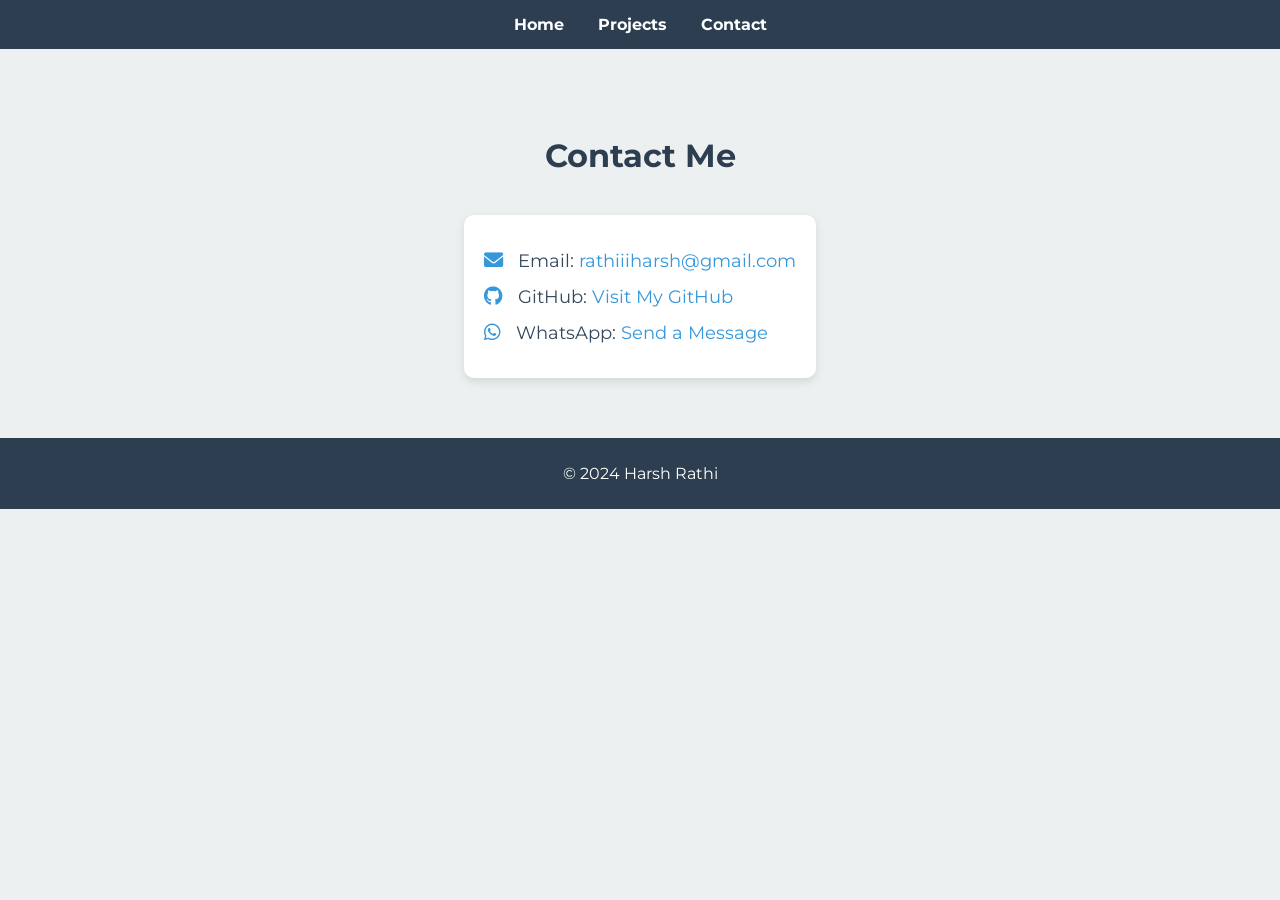
==== contact.html @ 9b98e34c "Add files via upload" ====
<!DOCTYPE html>
<html lang="en">
<head>
    <meta charset="UTF-8">
    <meta name="viewport" content="width=device-width, initial-scale=1.0">
    <title>Contact - Harsh Rathi</title>
    <link href="https://fonts.googleapis.com/css2?family=Montserrat:wght@400;700&display=swap" rel="stylesheet">
    <link rel="stylesheet" href="https://cdnjs.cloudflare.com/ajax/libs/font-awesome/6.0.0-beta3/css/all.min.css">
    <link rel="stylesheet" href="styles.css">
</head>
<body>
    <header>
        <nav>
            <a href="index.html">Home</a>
            <a href="projects.html">Projects</a>
            <a href="contact.html">Contact</a>
        </nav>
    </header>

    <section class="contact">
        <h2>Contact Me</h2>
        <div class="contact-info">
            <p><i class="fas fa-envelope"></i> Email: <a href="mailto:rathiiiharsh@gmail.com">rathiiiharsh@gmail.com</a></p>
            <p><i class="fab fa-github"></i> GitHub: <a href="https://github.com/haarshrathi1" target="_blank">Visit My GitHub</a></p>
            <p><i class="fab fa-whatsapp"></i> WhatsApp: <a href="https://wa.me/9574288197" target="_blank">Send a Message</a></p>
        </div>
    </section>

    <footer>
        <p>&copy; 2024 Harsh Rathi</p>
    </footer>
</body>
</html>
---- styles.css ----
/* Global Styles */
body {
    font-family: 'Montserrat', sans-serif;
    margin: 0;
    padding: 0;
    background-color: #ecf0f1;
    color: #34495e;
}

header {
    background-color: #2c3e50;
    color: white;
    padding: 15px;
    display: flex;
    justify-content: center;
}

header nav a {
    color: white;
    margin: 0 15px;
    text-decoration: none;
    font-weight: bold;
    transition: color 0.3s ease;
}

header nav a:hover {
    color: #f39c12;
}

/* Hero Section */
.hero {
    background-color: #34495e;
    color: white;
    padding: 100px 20px;
    text-align: center;
    animation: fadeIn 1s ease-in-out;
}

.hero h1 {
    margin: 0;
    font-size: 2.5rem;
    animation: slideInLeft 1s ease-in-out;
}

.hero p {
    margin: 20px 0 0;
    font-size: 1.2rem;
    animation: slideInRight 1s ease-in-out;
}

.cta-button {
    display: inline-block;
    margin-top: 20px;
    padding: 10px 20px;
    background-color: #f39c12;
    color: white;
    text-decoration: none;
    border-radius: 5px;
    font-weight: bold;
    transition: background-color 0.3s ease;
    animation: fadeIn 1.5s ease-in-out;
}

.cta-button:hover {
    background-color: #e67e22;
}

/* About Section */
.about {
    padding: 60px 20px;
    background-color: white;
    display: flex;
    justify-content: center;
}

.about-content {
    display: flex;
    max-width: 1200px;
    align-items: center;
    animation: fadeInUp 1s ease-in-out;
}

.profile-img {
    border-radius: 50%;
    width: 150px;
    margin-right: 40px;
}

.bio {
    max-width: 600px;
}

/* Skills Section */
.skills {
    padding: 40px 20px;
    background-color: #ecf0f1;
    text-align: center;
}

.skills-grid {
    display: grid;
    grid-template-columns: repeat(auto-fit, minmax(150px, 1fr));
    gap: 20px;
    max-width: 800px;
    margin: auto;
}

.skill {
    animation: fadeIn 1s ease-in-out;
}

.skill i {
    font-size: 3rem;
    color: #3498db;
    margin-bottom: 10px;
    transition: transform 0.3s ease;
}

.skill p {
    margin-top: 0;
}

.skill:hover i {
    transform: scale(1.2);
}

/* Projects Section */
.projects {
    padding: 40px 20px;
    max-width: 1200px;
    margin: auto;
}

.projects h2 {
    text-align: center;
    color: #2c3e50;
}

.project-grid {
    display: grid;
    grid-template-columns: repeat(auto-fit, minmax(250px, 1fr));
    gap: 20px;
}

.project {
    background-color: white;
    padding: 20px;
    border-radius: 5px;
    box-shadow: 0 4px 8px rgba(0, 0, 0, 0.1);
    transition: transform 0.3s ease;
    animation: fadeIn 1s ease-in-out;
}

.project h3 {
    margin-top: 0;
    font-size: 1.5rem;
    color: #3498db;
}

.project:hover {
    transform: translateY(-5px);
}

/* Contact Section */
.contact {
    padding: 60px 20px;
    background-color: #ecf0f1;
    text-align: center;
}

.contact h2 {
    font-size: 2rem;
    color: #2c3e50;
    margin-bottom: 40px;
    animation: fadeInDown 1s ease-in-out;
}

.contact-info {
    display: inline-block;
    text-align: left;
    background-color: white;
    padding: 20px;
    border-radius: 10px;
    box-shadow: 0 4px 10px rgba(0, 0, 0, 0.1);
    max-width: 500px;
    margin: auto;
    animation: fadeInUp 1s ease-in-out;
}

.contact-info p {
    margin: 15px 0;
    font-size: 1.1rem;
    color: #34495e;
}

.contact-info i {
    margin-right: 10px;
    color: #3498db;
    font-size: 1.2rem;
}

.contact-info a {
    color: #3498db;
    text-decoration: none;
    transition: color 0.3s ease;
}

.contact-info a:hover {
    color: #f39c12;
}

/* Footer */
footer {
    background-color: #2c3e50;
    color: white;
    text-align: center;
    padding: 10px 0;
}

/* Animations */
@keyframes fadeIn {
    from {
        opacity: 0;
    }
    to {
        opacity: 1;
    }
}

@keyframes slideInLeft {
    from {
        transform: translateX(-100%);
    }
    to {
        transform: translateX(0);
    }
}

@keyframes slideInRight {
    from {
        transform: translateX(100%);
    }
    to {
        transform: translateX(0);
    }
}

@keyframes fadeInUp {
    from {
        transform: translateY(20px);
        opacity: 0;
    }
    to {
        transform: translateY(0);
        opacity: 1;
    }
}

@keyframes fadeInDown {
    from {
        transform: translateY(-20px);
        opacity: 0;
    }
    to {
        transform: translateY(0);
        opacity: 1;
    }
}
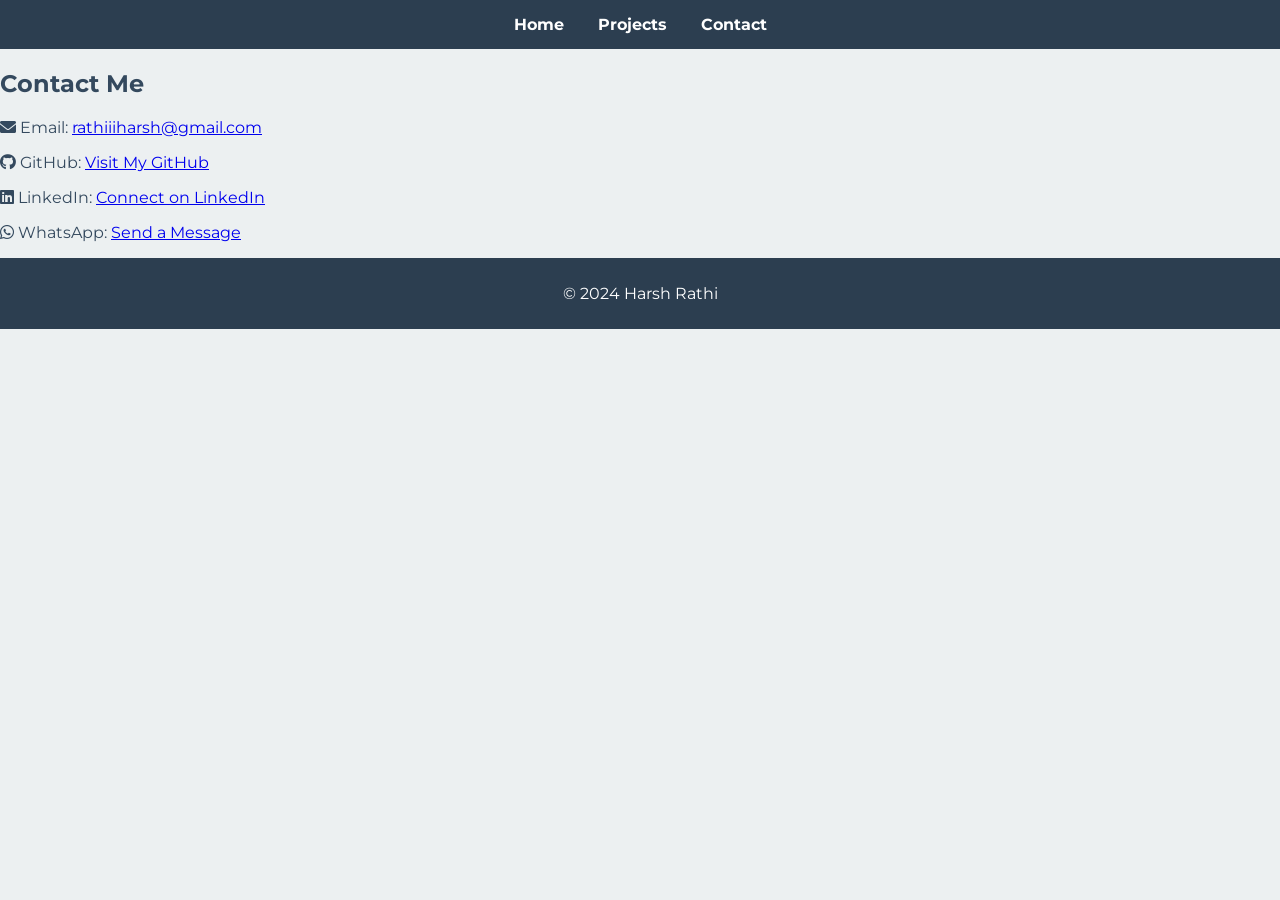
==== commit 78cc58d6: "Add files via upload" ====
--- a/contact.html
+++ b/contact.html
@@ -22,6 +22,7 @@
         <div class="contact-info">
             <p><i class="fas fa-envelope"></i> Email: <a href="mailto:rathiiiharsh@gmail.com">rathiiiharsh@gmail.com</a></p>
             <p><i class="fab fa-github"></i> GitHub: <a href="https://github.com/haarshrathi1" target="_blank">Visit My GitHub</a></p>
+            <p><i class="fab fa-linkedin"></i> LinkedIn: <a href="https://www.linkedin.com/in/haarshrathi/" target="_blank">Connect on LinkedIn</a></p>
             <p><i class="fab fa-whatsapp"></i> WhatsApp: <a href="https://wa.me/9574288197" target="_blank">Send a Message</a></p>
         </div>
     </section>
--- a/styles.css
+++ b/styles.css
@@ -71,10 +71,12 @@
     background-color: white;
     display: flex;
     justify-content: center;
+    flex-wrap: wrap;
 }
 
 .about-content {
     display: flex;
+    flex-direction: row;
     max-width: 1200px;
     align-items: center;
     animation: fadeInUp 1s ease-in-out;
@@ -99,9 +101,9 @@
 
 .skills-grid {
     display: grid;
-    grid-template-columns: repeat(auto-fit, minmax(150px, 1fr));
+    grid-template-columns: repeat(3, 1fr);
     gap: 20px;
-    max-width: 800px;
+    max-width: 600px;
     margin: auto;
 }
 
@@ -161,54 +163,6 @@
     transform: translateY(-5px);
 }
 
-/* Contact Section */
-.contact {
-    padding: 60px 20px;
-    background-color: #ecf0f1;
-    text-align: center;
-}
-
-.contact h2 {
-    font-size: 2rem;
-    color: #2c3e50;
-    margin-bottom: 40px;
-    animation: fadeInDown 1s ease-in-out;
-}
-
-.contact-info {
-    display: inline-block;
-    text-align: left;
-    background-color: white;
-    padding: 20px;
-    border-radius: 10px;
-    box-shadow: 0 4px 10px rgba(0, 0, 0, 0.1);
-    max-width: 500px;
-    margin: auto;
-    animation: fadeInUp 1s ease-in-out;
-}
-
-.contact-info p {
-    margin: 15px 0;
-    font-size: 1.1rem;
-    color: #34495e;
-}
-
-.contact-info i {
-    margin-right: 10px;
-    color: #3498db;
-    font-size: 1.2rem;
-}
-
-.contact-info a {
-    color: #3498db;
-    text-decoration: none;
-    transition: color 0.3s ease;
-}
-
-.contact-info a:hover {
-    color: #f39c12;
-}
-
 /* Footer */
 footer {
     background-color: #2c3e50;
@@ -217,6 +171,39 @@
     padding: 10px 0;
 }
 
+/* Media Queries for Responsiveness */
+@media (max-width: 768px) {
+    .hero h1 {
+        font-size: 2rem;
+    }
+
+    .hero p {
+        font-size: 1rem;
+    }
+
+    .about-content {
+        flex-direction: column;
+        text-align: center;
+    }
+
+    .profile-img {
+        margin: 0 auto 20px;
+    }
+
+    .bio {
+        max-width: 100%;
+        padding: 0 20px;
+    }
+
+    .skills-grid {
+        grid-template-columns: repeat(3, 1fr);
+    }
+
+    .project-grid {
+        grid-template-columns: repeat(auto-fit, minmax(200px, 1fr));
+    }
+}
+
 /* Animations */
 @keyframes fadeIn {
     from {
@@ -255,14 +242,3 @@
         opacity: 1;
     }
 }
-
-@keyframes fadeInDown {
-    from {
-        transform: translateY(-20px);
-        opacity: 0;
-    }
-    to {
-        transform: translateY(0);
-        opacity: 1;
-    }
-}
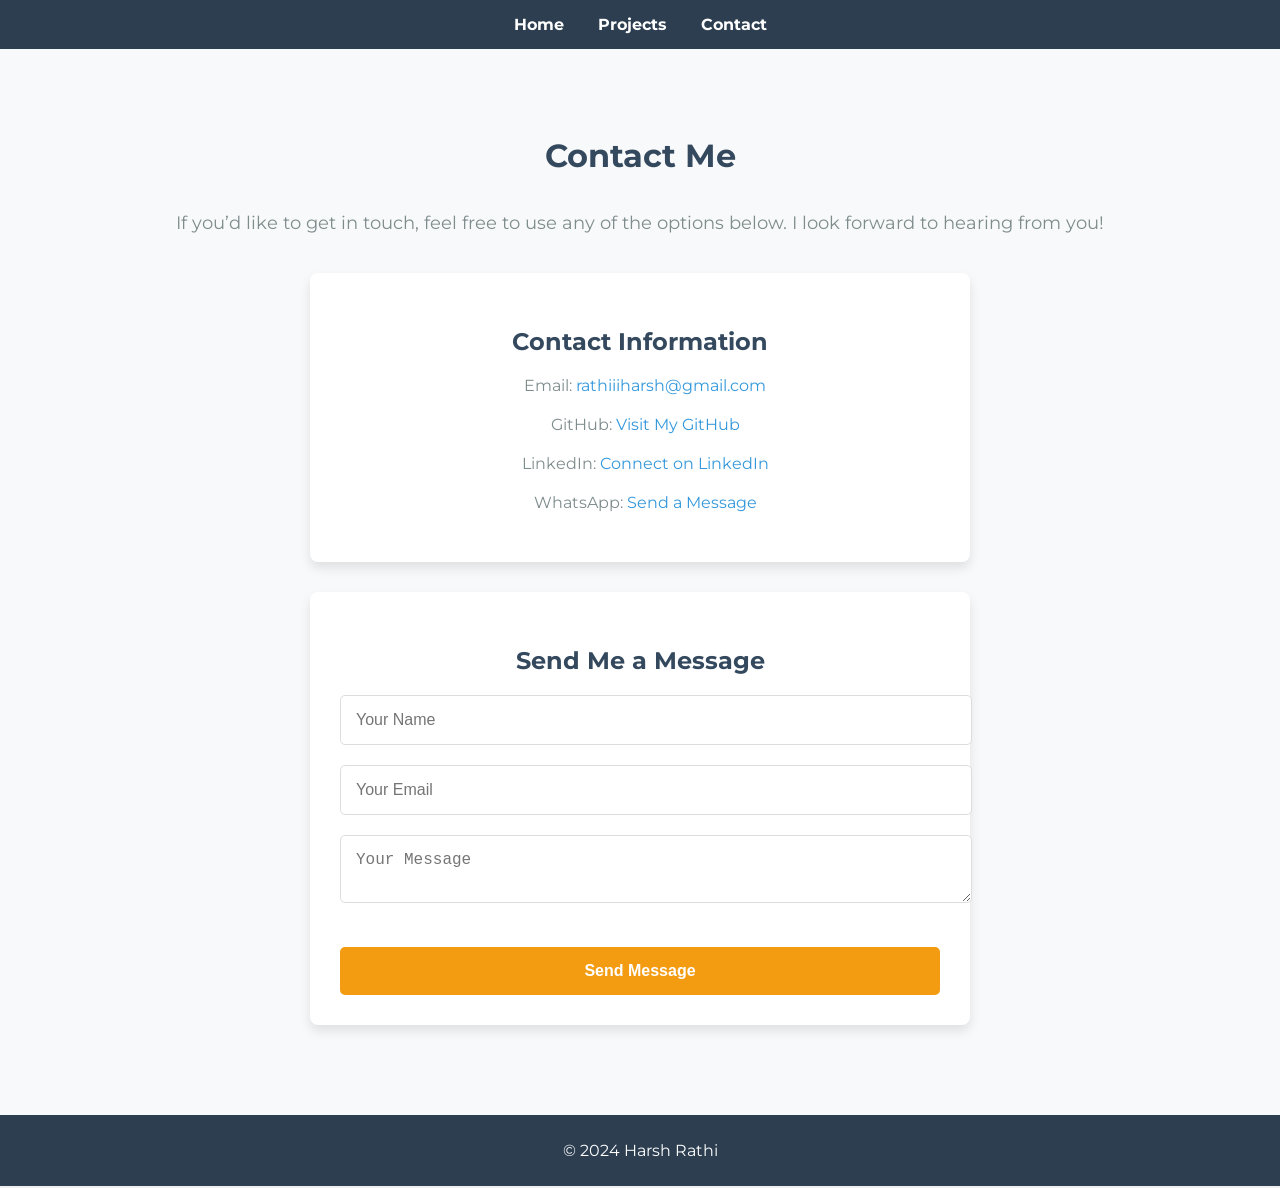
==== commit d4b1aec4: "Add files via upload" ====
--- a/contact.html
+++ b/contact.html
@@ -5,7 +5,6 @@
     <meta name="viewport" content="width=device-width, initial-scale=1.0">
     <title>Contact - Harsh Rathi</title>
     <link href="https://fonts.googleapis.com/css2?family=Montserrat:wght@400;700&display=swap" rel="stylesheet">
-    <link rel="stylesheet" href="https://cdnjs.cloudflare.com/ajax/libs/font-awesome/6.0.0-beta3/css/all.min.css">
     <link rel="stylesheet" href="styles.css">
 </head>
 <body>
@@ -19,16 +18,35 @@
 
     <section class="contact">
         <h2>Contact Me</h2>
-        <div class="contact-info">
-            <p><i class="fas fa-envelope"></i> Email: <a href="mailto:rathiiiharsh@gmail.com">rathiiiharsh@gmail.com</a></p>
-            <p><i class="fab fa-github"></i> GitHub: <a href="https://github.com/haarshrathi1" target="_blank">Visit My GitHub</a></p>
-            <p><i class="fab fa-linkedin"></i> LinkedIn: <a href="https://www.linkedin.com/in/haarshrathi/" target="_blank">Connect on LinkedIn</a></p>
-            <p><i class="fab fa-whatsapp"></i> WhatsApp: <a href="https://wa.me/9574288197" target="_blank">Send a Message</a></p>
+        <p>If you’d like to get in touch, feel free to use any of the options below. I look forward to hearing from you!</p>
+
+        <div class="contact-container">
+            <!-- Contact Info Section -->
+            <div class="contact-info card">
+                <h3>Contact Information</h3>
+                <p><i class="fas fa-envelope"></i> Email: <a href="mailto:rathiiiharsh@gmail.com">rathiiiharsh@gmail.com</a></p>
+                <p><i class="fab fa-github"></i> GitHub: <a href="https://github.com/haarshrathi1" target="_blank">Visit My GitHub</a></p>
+                <p><i class="fab fa-linkedin"></i> LinkedIn: <a href="https://www.linkedin.com/in/haarshrathi/" target="_blank">Connect on LinkedIn</a></p>
+                <p><i class="fab fa-whatsapp"></i> WhatsApp: <a href="https://wa.me/9574288197" target="_blank">Send a Message</a></p>
+            </div>
+
+            <!-- Contact Form Section -->
+            <div class="contact-form card">
+                <h3>Send Me a Message</h3>
+                <form action="mailto:rathiiiharsh@gmail.com" method="post" enctype="text/plain">
+                    <input type="text" name="name" placeholder="Your Name" required>
+                    <input type="email" name="email" placeholder="Your Email" required>
+                    <textarea name="message" placeholder="Your Message" required></textarea>
+                    <button type="submit" class="cta-button">Send Message</button>
+                </form>
+            </div>
         </div>
     </section>
 
     <footer>
         <p>&copy; 2024 Harsh Rathi</p>
     </footer>
+
+    <script src="script.js"></script>
 </body>
 </html>
--- a/styles.css
+++ b/styles.css
@@ -34,6 +34,9 @@
     padding: 100px 20px;
     text-align: center;
     animation: fadeIn 1s ease-in-out;
+    background-attachment: fixed; /* Parallax effect */
+    background-image: url('your-background-image-url'); /* Add a background image */
+    background-size: cover;
 }
 
 .hero h1 {
@@ -57,12 +60,13 @@
     text-decoration: none;
     border-radius: 5px;
     font-weight: bold;
-    transition: background-color 0.3s ease;
+    transition: background-color 0.3s ease, transform 0.3s ease;
     animation: fadeIn 1.5s ease-in-out;
 }
 
 .cta-button:hover {
     background-color: #e67e22;
+    transform: scale(1.1); /* Enhance hover effect */
 }
 
 /* About Section */
@@ -84,7 +88,8 @@
 
 .profile-img {
     border-radius: 50%;
-    width: 150px;
+    width: 200px;
+    height: auto;
     margin-right: 40px;
 }
 
@@ -161,6 +166,7 @@
 
 .project:hover {
     transform: translateY(-5px);
+    box-shadow: 0 6px 12px rgba(0, 0, 0, 0.2); /* Add depth to hover effect */
 }
 
 /* Footer */
@@ -171,38 +177,144 @@
     padding: 10px 0;
 }
 
+/* Scroll-to-Top Button */
+.scroll-to-top {
+    position: fixed;
+    bottom: 30px;
+    right: 30px;
+    background-color: #f39c12;
+    color: white;
+    padding: 10px 15px;
+    border-radius: 50%;
+    font-size: 24px;
+    cursor: pointer;
+    display: none;
+    transition: background-color 0.3s ease, transform 0.3s ease;
+}
+
+.scroll-to-top.visible {
+    display: block;
+}
+
+.scroll-to-top:hover {
+    background-color: #e67e22;
+    transform: scale(1.2);
+}
+
+/* Contact Page Styles */
+.contact {
+    display: flex; /* Enables flexbox */
+    flex-direction: column; /* Aligns items vertically */
+    justify-content: center; /* Centers items vertically */
+    align-items: center; /* Centers items horizontally */
+    min-height: 100vh; /* Ensures the section takes up the full viewport height */
+    padding: 60px 20px;
+    background-color: #f8f9fa;
+    text-align: center;
+}
+
+.contact h2 {
+    font-size: 2rem;
+    color: #34495e;
+    margin-bottom: 20px;
+}
+
+.contact p {
+    margin-bottom: 40px;
+    color: #7f8c8d;
+    font-size: 1.1rem;
+}
+
+/* Center the contact containers */
+.contact-container {
+    display: flex;
+    flex-direction: column; /* Stack the sections vertically */
+    justify-content: center;
+    align-items: center;
+    max-width: 600px; /* Limit the width of the content */
+    width: 100%; /* Ensure the content takes full width on smaller screens */
+    margin: 0 auto; /* Horizontally center the container */
+}
+
+.contact-info, .contact-form {
+    background-color: white;
+    padding: 30px;
+    box-shadow: 0 6px 12px rgba(0, 0, 0, 0.1); /* Increased shadow for more depth */
+    border-radius: 8px;
+    width: 100%; /* Full width for each section */
+    margin-bottom: 30px;
+}
+
+.contact-info h3, .contact-form h3 {
+    color: #34495e;
+    font-size: 1.5rem;
+    margin-bottom: 20px;
+}
+
+.contact-info p, .contact-form input, .contact-form textarea {
+    font-size: 1rem;
+    margin-bottom: 20px;
+}
+
+.contact-info p a, .contact-info p i {
+    color: #3498db;
+    text-decoration: none;
+}
+
+.contact-info p i {
+    margin-right: 10px;
+}
+
+.contact-info p a:hover {
+    color: #f39c12;
+}
+
+/* Form Styling */
+.contact-form input, .contact-form textarea {
+    width: 100%;
+    padding: 15px;
+    border: 1px solid #ddd;
+    border-radius: 5px;
+    font-size: 1rem;
+    color: #34495e;
+    transition: border-color 0.3s ease;
+}
+
+.contact-form input:focus, .contact-form textarea:focus {
+    border-color: #3498db;
+    outline: none;
+}
+
+.contact-form button {
+    display: inline-block;
+    width: 100%;
+    padding: 15px;
+    background-color: #f39c12;
+    color: white;
+    border: none;
+    border-radius: 5px;
+    font-size: 1rem;
+    font-weight: bold;
+    cursor: pointer;
+    transition: background-color 0.3s ease;
+}
+
+.contact-form button:hover {
+    background-color: #e67e22;
+}
+
 /* Media Queries for Responsiveness */
 @media (max-width: 768px) {
-    .hero h1 {
-        font-size: 2rem;
-    }
-
-    .hero p {
-        font-size: 1rem;
-    }
-
-    .about-content {
-        flex-direction: column;
-        text-align: center;
-    }
-
-    .profile-img {
-        margin: 0 auto 20px;
-    }
-
-    .bio {
-        max-width: 100%;
-        padding: 0 20px;
-    }
-
-    .skills-grid {
-        grid-template-columns: repeat(3, 1fr);
-    }
-
-    .project-grid {
-        grid-template-columns: repeat(auto-fit, minmax(200px, 1fr));
-    }
-}
+    .contact-container {
+        width: 100%;
+    }
+
+    .contact-info, .contact-form {
+        width: 100%;
+    }
+}
+
+
 
 /* Animations */
 @keyframes fadeIn {
